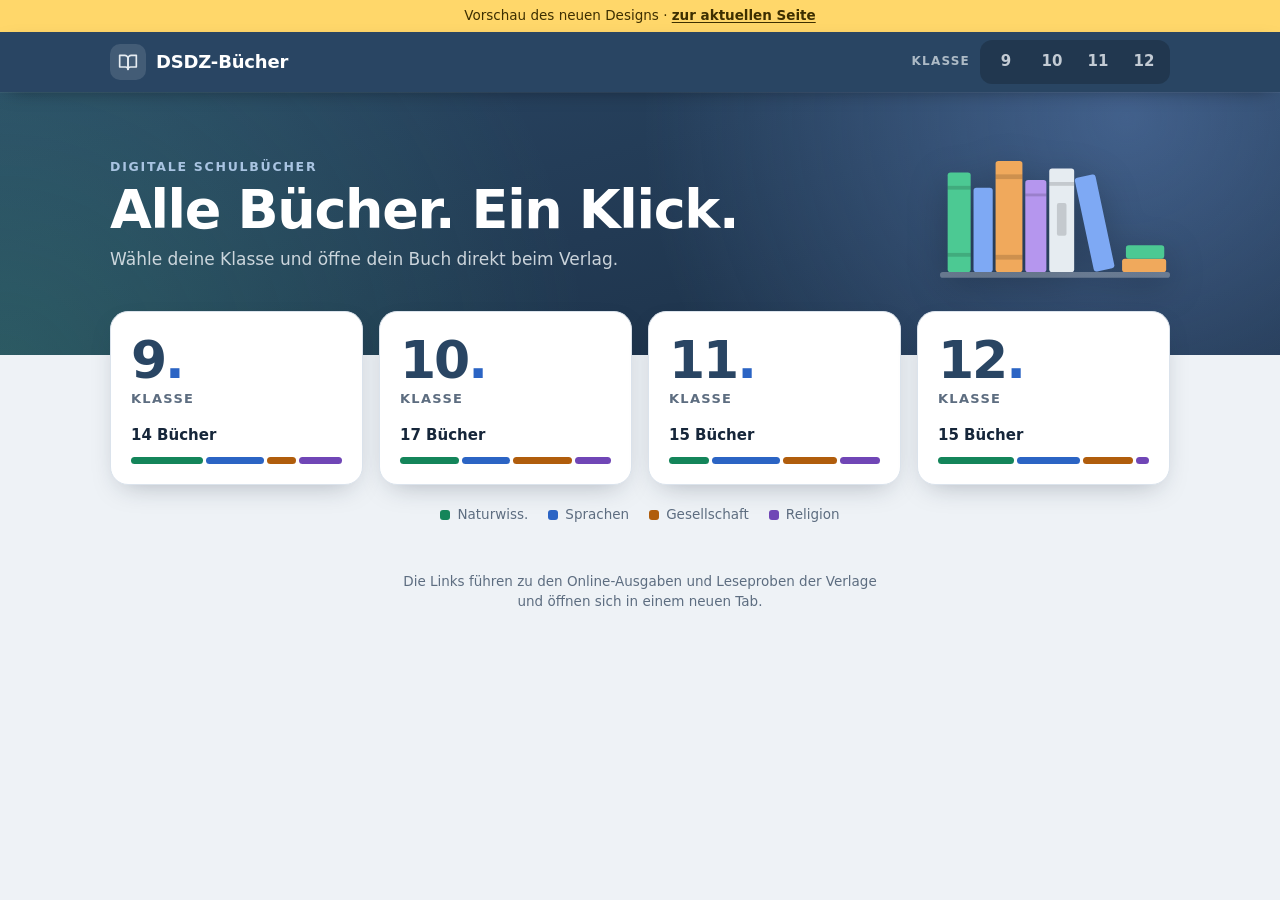
==== neu/index.html @ e07a9499 "Neues Design als Testseite unter /neu Die bestehende Seite bleibt unverändert. Die Testversion zeigt" ====
<!doctype html>
<html lang="de">
  <head>
    <meta charset="UTF-8" />
    <meta name="viewport" content="width=device-width, initial-scale=1.0, viewport-fit=cover" />
    <meta name="description" content="Alle digitalen Schulbücher der Klassen 9 bis 12 auf einen Blick." />
    <meta name="apple-mobile-web-app-capable" content="yes" />
    <meta name="theme-color" content="#294563" />
    <link
      rel="icon"
      href="data:image/svg+xml,%3Csvg xmlns='http://www.w3.org/2000/svg' viewBox='0 0 32 32'%3E%3Crect width='32' height='32' rx='8' fill='%23294563'/%3E%3Cpath d='M6 9h6a4 4 0 0 1 4 4v11a3 3 0 0 0-3-3H6zM26 9h-6a4 4 0 0 0-4 4v11a3 3 0 0 1 3-3h7z' fill='none' stroke='%23e6ecf1' stroke-width='2' stroke-linejoin='round'/%3E%3C/svg%3E"
    />
    <link rel="stylesheet" href="style.css" />
    <title>DSDZ-Bücher</title>
  </head>

  <body>
    <div class="preview-banner">
      Vorschau des neuen Designs · <a href="../">zur aktuellen Seite</a>
    </div>

    <header class="topbar">
      <div class="topbar-inner">
        <button class="brand" id="brand" type="button" aria-label="Zur Klassenübersicht">
          <span class="brand-logo" aria-hidden="true">
            <svg viewBox="0 0 24 24"><path d="M2 4h6a4 4 0 0 1 4 4v13a3 3 0 0 0-3-3H2z" /><path d="M22 4h-6a4 4 0 0 0-4 4v13a3 3 0 0 1 3-3h7z" /></svg>
          </span>
          <span class="brand-name">DSDZ-Bücher</span>
        </button>

        <nav class="grade-switch" aria-label="Klasse wählen">
          <span class="grade-switch-label">Klasse</span>
          <div class="grade-switch-buttons" id="klassen-schalter"></div>
        </nav>
      </div>
    </header>

    <section class="hero">
      <div class="hero-inner">
        <div class="hero-copy">
          <p class="hero-eyebrow" id="hero-eyebrow">Digitale Schulbücher</p>
          <h1 class="hero-title" id="hero-titel">Alle Bücher. Ein Klick.</h1>
          <p class="hero-text" id="hero-text">Wähle deine Klasse und öffne dein Buch direkt beim Verlag.</p>
        </div>

        <svg class="shelf" viewBox="0 0 240 150" aria-hidden="true">
          <rect x="8" y="38" width="24" height="104" rx="3" fill="#4cc993" />
          <rect x="35" y="54" width="20" height="88" rx="3" fill="#7ea9f4" />
          <rect x="58" y="26" width="28" height="116" rx="3" fill="#f0a95c" />
          <rect x="89" y="46" width="22" height="96" rx="3" fill="#b596ee" />
          <rect x="114" y="34" width="26" height="108" rx="3" fill="#e6ecf1" />
          <rect x="161" y="42" width="22" height="100" rx="3" fill="#7ea9f4" transform="rotate(-12 161 142)" />
          <rect x="190" y="128" width="46" height="14" rx="3" fill="#f0a95c" />
          <rect x="194" y="114" width="40" height="14" rx="3" fill="#4cc993" />
          <g fill="#000" opacity="0.14">
            <rect x="8" y="52" width="24" height="4" />
            <rect x="8" y="122" width="24" height="4" />
            <rect x="58" y="40" width="28" height="5" />
            <rect x="58" y="124" width="28" height="5" />
            <rect x="114" y="48" width="26" height="4" />
            <rect x="122" y="70" width="10" height="34" rx="2" />
            <rect x="89" y="60" width="22" height="3" />
          </g>
          <rect x="0" y="142" width="240" height="6" rx="3" fill="#fff" opacity="0.28" />
        </svg>
      </div>
    </section>

    <main class="main">
      <div class="search" id="suche-box" hidden>
        <svg class="search-icon" viewBox="0 0 24 24" aria-hidden="true"><circle cx="11" cy="11" r="7" /><path d="m20 20-3.5-3.5" /></svg>
        <input
          id="suche"
          type="search"
          placeholder="Fach oder Verlag suchen …"
          autocomplete="off"
          spellcheck="false"
          aria-label="Fach oder Verlag suchen"
        />
        <kbd class="search-hint" aria-hidden="true">/</kbd>
      </div>

      <div id="uebersicht" class="grade-cards"></div>
      <div id="inhalt"></div>

      <div class="empty" id="keine-treffer" hidden>
        <p class="empty-title">Nichts gefunden</p>
        <p class="empty-text">Für „<span id="suchbegriff"></span>“ gibt es in dieser Klasse kein Buch.</p>
      </div>
    </main>

    <footer class="footer">
      <p>
        Die Links führen zu den Online-Ausgaben und Leseproben der Verlage und öffnen sich in einem neuen Tab.
      </p>
    </footer>

    <script src="buecher.js"></script>
    <script src="app.js"></script>
  </body>
</html>
---- neu/style.css ----
:root {
  --navy: #294563;
  --navy-deep: #1b2f45;
  --light: #e6ecf1;

  --bg: #eef2f6;
  --surface: #ffffff;
  --surface-2: #f4f7fa;
  --text: #16263a;
  --muted: #5d6d80;
  --border: #dbe3ec;
  --num: #294563;
  --shadow-sm: 0 1px 2px rgba(22, 38, 58, 0.05), 0 1px 3px rgba(22, 38, 58, 0.07);
  --shadow-md: 0 10px 28px -12px rgba(22, 38, 58, 0.35);
  --shadow-lg: 0 18px 40px -16px rgba(22, 38, 58, 0.45);

  /* Fachbereichsfarben */
  --nat: #14855a;
  --nat-soft: #e1f3ea;
  --spr: #2b64c4;
  --spr-soft: #e3ecfb;
  --ges: #b05d0c;
  --ges-soft: #fbeddb;
  --rel: #7046b6;
  --rel-soft: #eee7fa;

  --c: var(--navy);
  --c-soft: var(--surface-2);

  color-scheme: light;
}

@media (prefers-color-scheme: dark) {
  :root {
    --bg: #0e1722;
    --surface: #162231;
    --surface-2: #1c2a3b;
    --text: #e6ecf1;
    --muted: #97a8ba;
    --border: #253548;
    --num: #cfe0f2;
    --shadow-sm: 0 1px 2px rgba(0, 0, 0, 0.3);
    --shadow-md: 0 10px 28px -12px rgba(0, 0, 0, 0.7);
    --shadow-lg: 0 18px 40px -16px rgba(0, 0, 0, 0.8);

    --nat: #4cc993;
    --nat-soft: rgba(76, 201, 147, 0.14);
    --spr: #7ea9f4;
    --spr-soft: rgba(126, 169, 244, 0.15);
    --ges: #f0a95c;
    --ges-soft: rgba(240, 169, 92, 0.15);
    --rel: #b596ee;
    --rel-soft: rgba(181, 150, 238, 0.16);

    color-scheme: dark;
  }
}

.fb-nat { --c: var(--nat); --c-soft: var(--nat-soft); }
.fb-spr { --c: var(--spr); --c-soft: var(--spr-soft); }
.fb-ges { --c: var(--ges); --c-soft: var(--ges-soft); }
.fb-rel { --c: var(--rel); --c-soft: var(--rel-soft); }

*,
*::before,
*::after {
  box-sizing: border-box;
}

[hidden] {
  display: none !important;
}

html {
  -webkit-text-size-adjust: 100%;
}

body {
  margin: 0;
  min-height: 100vh;
  background: var(--bg);
  color: var(--text);
  font-family: system-ui, -apple-system, "Segoe UI", Roboto, "Helvetica Neue", Arial, sans-serif;
  line-height: 1.45;
  overflow-x: hidden;
  -webkit-font-smoothing: antialiased;
}

button {
  font: inherit;
  color: inherit;
  cursor: pointer;
}

a {
  color: inherit;
  text-decoration: none;
}

svg {
  fill: none;
  stroke: currentColor;
  stroke-width: 2;
  stroke-linecap: round;
  stroke-linejoin: round;
}

/* ---------- Vorschau-Hinweis ---------- */

.preview-banner {
  background: #ffd76a;
  color: #3d2f00;
  font-size: 13.5px;
  font-weight: 500;
  text-align: center;
  padding: 6px 16px;
}

.preview-banner a {
  font-weight: 700;
  text-decoration: underline;
  text-underline-offset: 2px;
}

/* ---------- Kopfleiste ---------- */

.topbar {
  position: sticky;
  top: 0;
  z-index: 50;
  background: var(--navy);
  color: #fff;
  box-shadow: 0 1px 0 rgba(255, 255, 255, 0.06), 0 6px 20px -10px rgba(0, 0, 0, 0.5);
}

.topbar-inner {
  max-width: 1100px;
  height: 60px;
  margin: 0 auto;
  padding: 0 20px;
  display: flex;
  align-items: center;
  justify-content: space-between;
  gap: 12px;
}

.brand {
  display: flex;
  align-items: center;
  gap: 10px;
  padding: 4px 6px 4px 0;
  background: none;
  border: 0;
  border-radius: 10px;
  color: #fff;
  font-size: 18px;
  font-weight: 750;
  letter-spacing: -0.01em;
  white-space: nowrap;
  flex: none;
}

.brand-logo {
  display: grid;
  place-items: center;
  width: 36px;
  height: 36px;
  border-radius: 10px;
  background: rgba(255, 255, 255, 0.12);
}

.brand-logo svg {
  width: 20px;
  height: 20px;
  color: var(--light);
}

.grade-switch {
  display: flex;
  align-items: center;
  gap: 10px;
}

.grade-switch-label {
  font-size: 12px;
  font-weight: 600;
  letter-spacing: 0.1em;
  text-transform: uppercase;
  color: rgba(230, 236, 241, 0.7);
}

.grade-switch-buttons {
  display: flex;
  gap: 2px;
  padding: 4px;
  border-radius: 12px;
  background: rgba(0, 0, 0, 0.2);
}

.grade-btn {
  width: 44px;
  height: 36px;
  border: 0;
  border-radius: 9px;
  background: transparent;
  color: rgba(230, 236, 241, 0.82);
  font-size: 15px;
  font-weight: 650;
  font-variant-numeric: tabular-nums;
  transition: background-color 0.15s, color 0.15s;
}

.grade-btn:hover {
  background: rgba(255, 255, 255, 0.1);
  color: #fff;
}

.grade-btn[aria-pressed="true"] {
  background: #fff;
  color: var(--navy);
  box-shadow: 0 2px 6px rgba(0, 0, 0, 0.25);
}

.brand:focus-visible,
.grade-btn:focus-visible {
  outline: 3px solid #8fbaf0;
  outline-offset: 2px;
}

/* ---------- Hero ---------- */

.hero {
  position: relative;
  overflow: hidden;
  color: #fff;
  background:
    radial-gradient(circle at 88% 10%, rgba(126, 169, 244, 0.35), transparent 42%),
    radial-gradient(circle at 0% 110%, rgba(76, 201, 147, 0.22), transparent 45%),
    linear-gradient(165deg, var(--navy) 0%, var(--navy-deep) 100%);
}

.hero-inner {
  max-width: 1100px;
  margin: 0 auto;
  padding: 44px 20px 84px;
  display: flex;
  align-items: flex-end;
  justify-content: space-between;
  gap: 24px;
}

.hero-eyebrow {
  margin: 0;
  font-size: 12.5px;
  font-weight: 650;
  letter-spacing: 0.14em;
  text-transform: uppercase;
  color: #a9c4e2;
}

.hero-title {
  margin: 6px 0 8px;
  font-size: clamp(34px, 6vw, 54px);
  font-weight: 800;
  line-height: 1.05;
  letter-spacing: -0.025em;
}

.hero-text {
  margin: 0;
  max-width: 34em;
  font-size: 17px;
  color: rgba(230, 236, 241, 0.86);
}

.shelf {
  flex: none;
  width: 230px;
  height: auto;
  margin-bottom: -8px;
  stroke: none;
  filter: drop-shadow(0 10px 18px rgba(0, 0, 0, 0.25));
}

/* ---------- Hauptbereich ---------- */

.main {
  position: relative;
  max-width: 1100px;
  margin: 0 auto;
  padding: 0 20px 40px;
}

/* Suche */

.search {
  position: relative;
  z-index: 2;
  margin-top: -30px;
  display: flex;
  align-items: center;
  gap: 12px;
  height: 58px;
  padding: 0 16px 0 18px;
  border: 1px solid var(--border);
  border-radius: 16px;
  background: var(--surface);
  box-shadow: var(--shadow-lg);
  transition: border-color 0.15s, box-shadow 0.15s;
}

.search:focus-within {
  border-color: var(--spr);
  box-shadow: var(--shadow-lg), 0 0 0 4px var(--spr-soft);
}

.search-icon {
  flex: none;
  width: 22px;
  height: 22px;
  color: var(--muted);
}

.search input {
  flex: 1;
  min-width: 0;
  height: 100%;
  border: 0;
  outline: 0;
  background: transparent;
  color: var(--text);
  font: inherit;
  font-size: 17px;
}

.search input::placeholder {
  color: var(--muted);
  opacity: 0.85;
}

.search-hint {
  flex: none;
  display: grid;
  place-items: center;
  min-width: 24px;
  height: 24px;
  border: 1px solid var(--border);
  border-radius: 6px;
  background: var(--surface-2);
  color: var(--muted);
  font: 600 13px/1 ui-monospace, SFMono-Regular, Menlo, monospace;
}

.search:focus-within .search-hint {
  visibility: hidden;
}

@media (hover: none) {
  .search-hint {
    display: none;
  }
}

/* Klassenübersicht */

.grade-cards {
  position: relative;
  z-index: 2;
  margin-top: -44px;
  display: grid;
  grid-template-columns: repeat(4, minmax(0, 1fr));
  gap: 16px;
}

.grade-card {
  display: flex;
  flex-direction: column;
  align-items: flex-start;
  padding: 22px 20px 20px;
  border: 1px solid var(--border);
  border-radius: 18px;
  background: var(--surface);
  box-shadow: var(--shadow-md);
  text-align: left;
  transition: transform 0.18s ease, box-shadow 0.18s ease, border-color 0.18s ease;
}

.grade-card:focus-visible {
  outline: 3px solid var(--spr);
  outline-offset: 3px;
}

.grade-card-num {
  font-size: 52px;
  font-weight: 800;
  line-height: 1;
  letter-spacing: -0.04em;
  color: var(--num);
  font-variant-numeric: tabular-nums;
}

.grade-card-num span {
  color: var(--spr);
}

.grade-card-label {
  margin-top: 4px;
  font-size: 13px;
  font-weight: 650;
  letter-spacing: 0.1em;
  text-transform: uppercase;
  color: var(--muted);
}

.grade-card-count {
  margin-top: 16px;
  font-size: 15px;
  font-weight: 600;
}

.mix {
  display: flex;
  gap: 3px;
  width: 100%;
  height: 7px;
  margin-top: 10px;
}

.mix-seg {
  border-radius: 99px;
  background: var(--c);
}

.legend {
  grid-column: 1 / -1;
  display: flex;
  flex-wrap: wrap;
  justify-content: center;
  gap: 8px 20px;
  margin-top: 4px;
  font-size: 13.5px;
  color: var(--muted);
}

.legend-item {
  display: inline-flex;
  align-items: center;
  gap: 7px;
}

.legend-item i {
  width: 10px;
  height: 10px;
  border-radius: 3px;
  background: var(--c);
}

/* Fachbereiche */

.fachbereich {
  margin-top: 34px;
}

.fb-head {
  display: flex;
  align-items: center;
  gap: 12px;
  margin-bottom: 14px;
}

.fb-icon {
  flex: none;
  display: grid;
  place-items: center;
  width: 38px;
  height: 38px;
  border-radius: 11px;
  background: var(--c-soft);
  color: var(--c);
}

.fb-icon svg {
  width: 20px;
  height: 20px;
}

.fb-title {
  min-width: 0;
  margin: 0;
  font-size: 19px;
  font-weight: 750;
  letter-spacing: -0.01em;
}

.fb-count {
  flex: none;
  padding: 2px 9px;
  border-radius: 99px;
  background: var(--c-soft);
  color: var(--c);
  font-size: 13px;
  font-weight: 700;
  font-variant-numeric: tabular-nums;
}

.tiles {
  display: grid;
  grid-template-columns: repeat(auto-fill, minmax(240px, 1fr));
  gap: 12px;
}

/* Buch-Kacheln */

.tile {
  position: relative;
  display: flex;
  align-items: center;
  gap: 14px;
  padding: 14px 16px 14px 14px;
  border: 1px solid var(--border);
  border-radius: 14px;
  background: var(--surface);
  box-shadow: var(--shadow-sm);
  animation: einblenden 0.35s ease both;
  animation-delay: calc(var(--i, 0) * 22ms);
  transition: transform 0.16s ease, box-shadow 0.16s ease, border-color 0.16s ease;
}

@media (hover: hover) {
  a.tile:hover {
    transform: translateY(-2px);
    border-color: var(--c);
    box-shadow: var(--shadow-md);
  }

  a.tile:hover .tile-arrow {
    color: var(--c);
    transform: translate(2px, -2px);
  }

  .grade-card:hover {
    transform: translateY(-3px);
    box-shadow: var(--shadow-lg);
    border-color: color-mix(in srgb, var(--num) 35%, var(--border));
  }
}

a.tile:active {
  transform: translateY(0);
}

a.tile:focus-visible {
  outline: 3px solid var(--c);
  outline-offset: 2px;
}

.tile-badge {
  flex: none;
  display: grid;
  place-items: center;
  width: 48px;
  height: 48px;
  border-radius: 12px;
  background: var(--c-soft);
  color: var(--c);
  font-size: 16px;
  font-weight: 800;
  letter-spacing: -0.02em;
}

.tile-text {
  flex: 1;
  min-width: 0;
  display: grid;
  gap: 1px;
}

.tile-name {
  font-size: 16px;
  font-weight: 650;
  line-height: 1.25;
  overflow-wrap: anywhere;
}

.tag {
  display: inline-block;
  margin-left: 4px;
  padding: 1px 7px;
  border-radius: 99px;
  border: 1px solid var(--border);
  background: var(--surface-2);
  color: var(--muted);
  font-size: 11.5px;
  font-weight: 600;
  vertical-align: 2px;
  white-space: nowrap;
}

.tile-meta {
  display: flex;
  align-items: center;
  gap: 5px;
  font-size: 13.5px;
  color: var(--muted);
}

.meta-icon {
  width: 14px;
  height: 14px;
}

.tile-arrow {
  flex: none;
  width: 18px;
  height: 18px;
  color: var(--muted);
  transition: transform 0.16s ease, color 0.16s ease;
}

.tile.is-missing {
  border-style: dashed;
  background: transparent;
  box-shadow: none;
}

.tile.is-missing .tile-badge {
  opacity: 0.55;
}

.tile.is-missing .tile-name {
  color: var(--muted);
}

@keyframes einblenden {
  from {
    opacity: 0;
    transform: translateY(6px);
  }
}

/* Leere Suche */

.empty {
  padding: 56px 20px 24px;
  text-align: center;
}

.empty-title {
  margin: 0 0 4px;
  font-size: 19px;
  font-weight: 700;
}

.empty-text {
  margin: 0;
  color: var(--muted);
}

/* Fußzeile */

.footer {
  max-width: 1100px;
  margin: 0 auto;
  padding: 8px 20px 40px;
  text-align: center;
  font-size: 13.5px;
  color: var(--muted);
}

.footer p {
  max-width: 36em;
  margin: 0 auto;
}

/* ---------- Kleine Bildschirme ---------- */

@media (max-width: 860px) {
  .grade-cards {
    grid-template-columns: repeat(2, minmax(0, 1fr));
  }
}

@media (max-width: 640px) {
  .shelf {
    display: none;
  }

  .topbar-inner {
    height: 56px;
    padding: 0 14px;
  }

  .grade-switch-label,
  .search-hint {
    display: none;
  }

  .grade-btn {
    width: 42px;
  }

  .hero-inner {
    padding: 30px 16px 72px;
  }

  .hero-text {
    font-size: 16px;
  }

  .main {
    padding: 0 14px 32px;
  }

  .grade-cards {
    gap: 12px;
  }

  .grade-card {
    padding: 18px 16px 16px;
  }

  .grade-card-num {
    font-size: 44px;
  }

  .fachbereich {
    margin-top: 28px;
  }

  .tiles {
    grid-template-columns: 1fr;
    gap: 10px;
  }

  .tile {
    padding: 12px 14px 12px 12px;
  }

  .tile-badge {
    width: 44px;
    height: 44px;
    font-size: 15px;
  }
}

@media (max-width: 370px) {
  .brand-name {
    display: none;
  }
}

@media (prefers-reduced-motion: reduce) {
  *,
  *::before,
  *::after {
    animation: none !important;
    transition: none !important;
  }
}
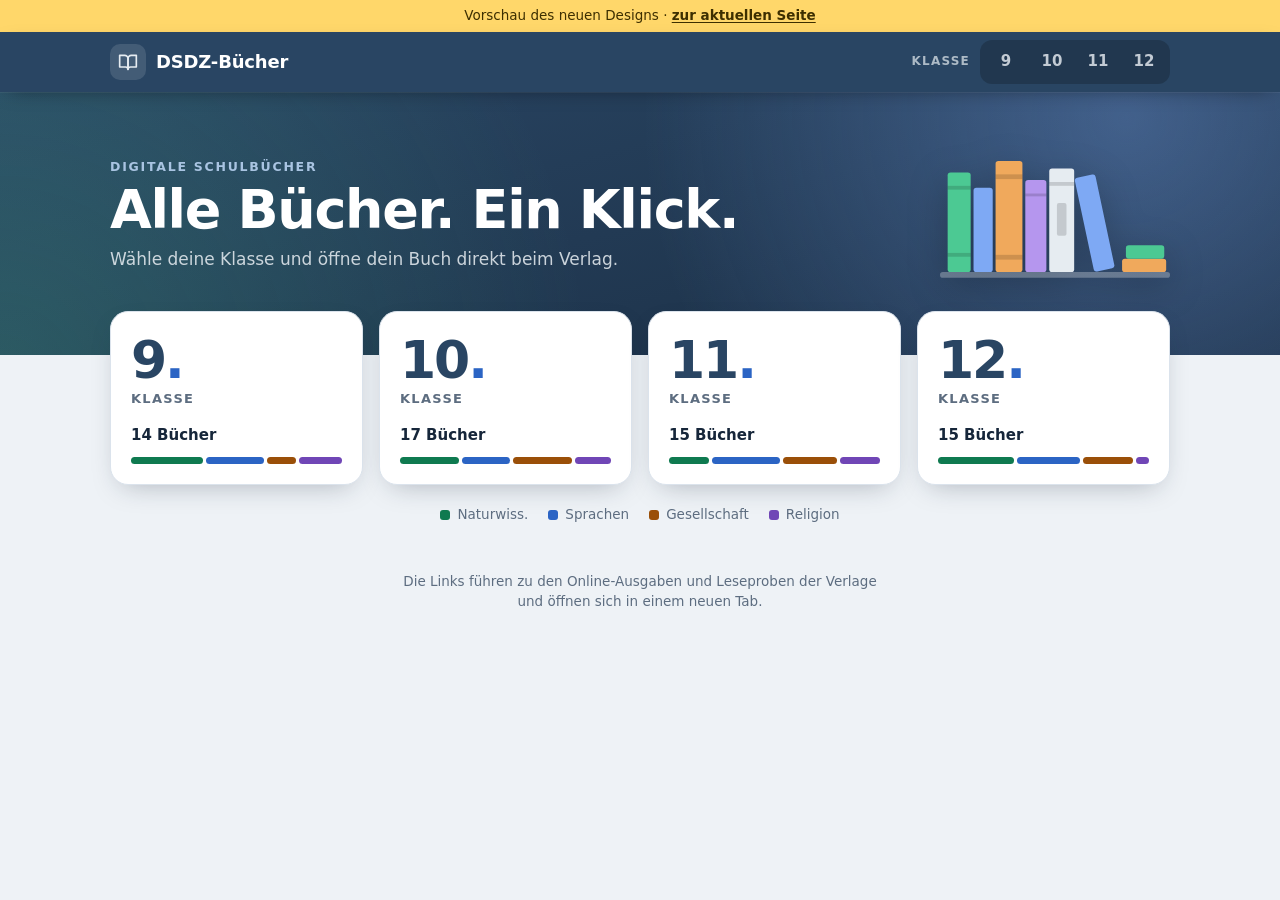
==== commit 626498e8: "Testseite: Funde aus dem Review behoben - Kopfleiste passt auf 360–391 px breite Handys (Klassenscha" ====
--- a/neu/index.html
+++ b/neu/index.html
@@ -2,7 +2,7 @@
 <html lang="de">
   <head>
     <meta charset="UTF-8" />
-    <meta name="viewport" content="width=device-width, initial-scale=1.0, viewport-fit=cover" />
+    <meta name="viewport" content="width=device-width, initial-scale=1.0" />
     <meta name="description" content="Alle digitalen Schulbücher der Klassen 9 bis 12 auf einen Blick." />
     <meta name="apple-mobile-web-app-capable" content="yes" />
     <meta name="theme-color" content="#294563" />
@@ -21,7 +21,7 @@
 
     <header class="topbar">
       <div class="topbar-inner">
-        <button class="brand" id="brand" type="button" aria-label="Zur Klassenübersicht">
+        <button class="brand" id="brand" type="button" aria-label="DSDZ-Bücher – zur Klassenübersicht">
           <span class="brand-logo" aria-hidden="true">
             <svg viewBox="0 0 24 24"><path d="M2 4h6a4 4 0 0 1 4 4v13a3 3 0 0 0-3-3H2z" /><path d="M22 4h-6a4 4 0 0 0-4 4v13a3 3 0 0 1 3-3h7z" /></svg>
           </span>
@@ -75,6 +75,7 @@
           placeholder="Fach oder Verlag suchen …"
           autocomplete="off"
           spellcheck="false"
+          enterkeyhint="search"
           aria-label="Fach oder Verlag suchen"
         />
         <kbd class="search-hint" aria-hidden="true">/</kbd>
@@ -83,9 +84,11 @@
       <div id="uebersicht" class="grade-cards"></div>
       <div id="inhalt"></div>
 
-      <div class="empty" id="keine-treffer" hidden>
-        <p class="empty-title">Nichts gefunden</p>
-        <p class="empty-text">Für „<span id="suchbegriff"></span>“ gibt es in dieser Klasse kein Buch.</p>
+      <div role="status">
+        <div class="empty" id="keine-treffer" hidden>
+          <p class="empty-title">Nichts gefunden</p>
+          <p class="empty-text">Für „<span id="suchbegriff"></span>“ gibt es in dieser Klasse kein Buch.</p>
+        </div>
       </div>
     </main>
 
--- a/neu/style.css
+++ b/neu/style.css
@@ -15,11 +15,11 @@
   --shadow-lg: 0 18px 40px -16px rgba(22, 38, 58, 0.45);
 
   /* Fachbereichsfarben */
-  --nat: #14855a;
+  --nat: #0f7a50;
   --nat-soft: #e1f3ea;
   --spr: #2b64c4;
   --spr-soft: #e3ecfb;
-  --ges: #b05d0c;
+  --ges: #9a4f08;
   --ges-soft: #fbeddb;
   --rel: #7046b6;
   --rel-soft: #eee7fa;
@@ -73,6 +73,7 @@
 
 html {
   -webkit-text-size-adjust: 100%;
+  scroll-padding-top: 72px;
 }
 
 body {
@@ -135,13 +136,14 @@
 
 .topbar-inner {
   max-width: 1100px;
-  height: 60px;
+  min-height: 60px;
   margin: 0 auto;
   padding: 0 20px;
   display: flex;
+  flex-wrap: wrap;
   align-items: center;
   justify-content: space-between;
-  gap: 12px;
+  gap: 4px 12px;
 }
 
 .brand {
@@ -219,6 +221,8 @@
   background: #fff;
   color: var(--navy);
   box-shadow: 0 2px 6px rgba(0, 0, 0, 0.25);
+  outline: 2px solid transparent;
+  outline-offset: -2px;
 }
 
 .brand:focus-visible,
@@ -335,7 +339,7 @@
 
 .search input::placeholder {
   color: var(--muted);
-  opacity: 0.85;
+  opacity: 1;
 }
 
 .search-hint {
@@ -486,6 +490,7 @@
 
 .fb-title {
   min-width: 0;
+  overflow-wrap: anywhere;
   margin: 0;
   font-size: 19px;
   font-weight: 750;
@@ -686,8 +691,20 @@
   }
 
   .topbar-inner {
-    height: 56px;
+    min-height: 56px;
     padding: 0 14px;
+    gap: 4px 8px;
+  }
+
+  .brand {
+    gap: 8px;
+    padding-right: 0;
+    font-size: 16px;
+  }
+
+  .brand-logo {
+    width: 34px;
+    height: 34px;
   }
 
   .grade-switch-label,
@@ -696,7 +713,7 @@
   }
 
   .grade-btn {
-    width: 42px;
+    width: 38px;
   }
 
   .hero-inner {
@@ -743,7 +760,7 @@
   }
 }
 
-@media (max-width: 370px) {
+@media (max-width: 359px) {
   .brand-name {
     display: none;
   }
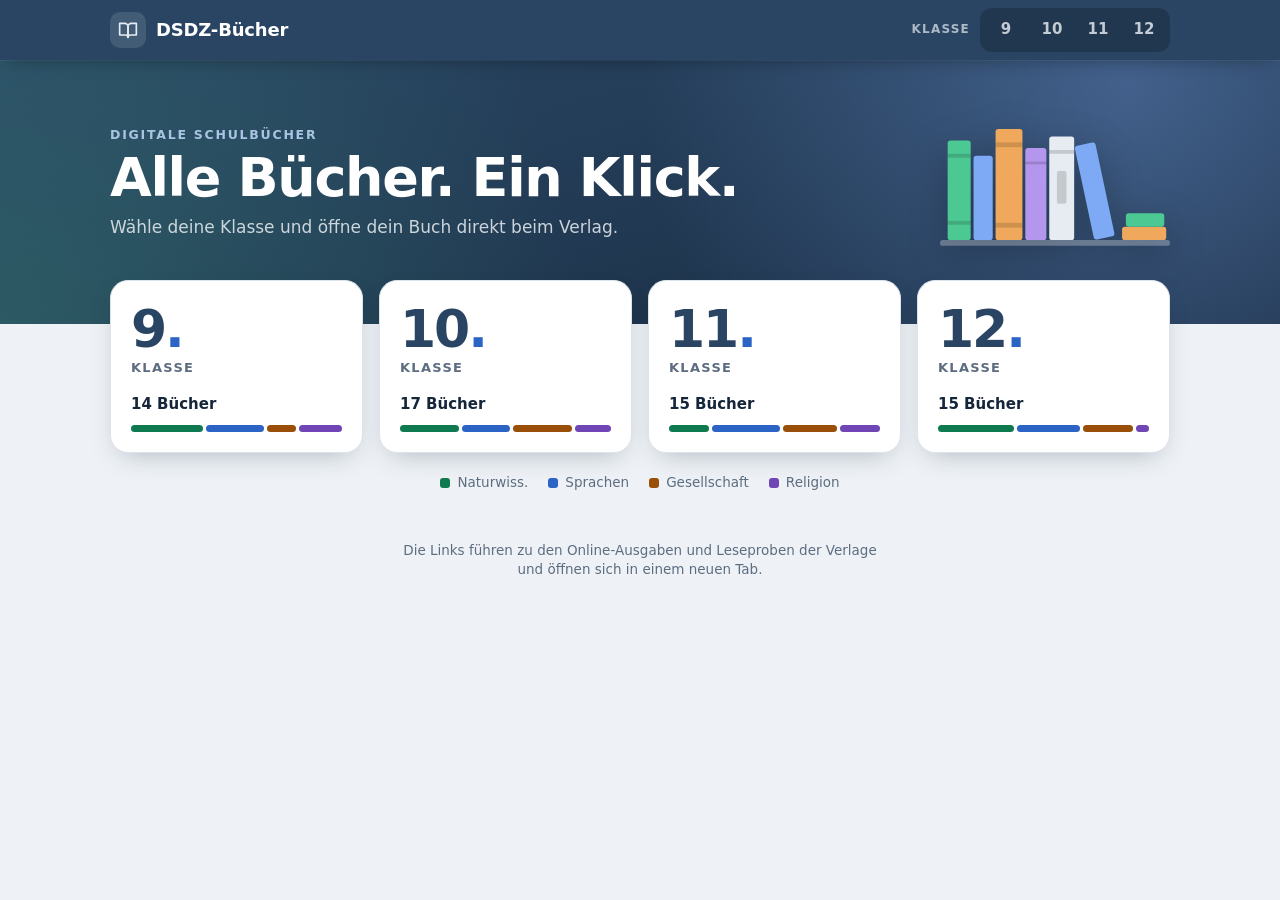
==== commit b46af92f: "Neues Design ersetzt die alte Seite - index.html, style.css: neues Design aus /neu, ohne Vorschau-Ba" ====
--- a/neu/index.html
+++ b/neu/index.html
@@ -2,103 +2,11 @@
 <html lang="de">
   <head>
     <meta charset="UTF-8" />
-    <meta name="viewport" content="width=device-width, initial-scale=1.0" />
-    <meta name="description" content="Alle digitalen Schulbücher der Klassen 9 bis 12 auf einen Blick." />
-    <meta name="apple-mobile-web-app-capable" content="yes" />
-    <meta name="theme-color" content="#294563" />
-    <link
-      rel="icon"
-      href="data:image/svg+xml,%3Csvg xmlns='http://www.w3.org/2000/svg' viewBox='0 0 32 32'%3E%3Crect width='32' height='32' rx='8' fill='%23294563'/%3E%3Cpath d='M6 9h6a4 4 0 0 1 4 4v11a3 3 0 0 0-3-3H6zM26 9h-6a4 4 0 0 0-4 4v11a3 3 0 0 1 3-3h7z' fill='none' stroke='%23e6ecf1' stroke-width='2' stroke-linejoin='round'/%3E%3C/svg%3E"
-    />
-    <link rel="stylesheet" href="style.css" />
+    <meta http-equiv="refresh" content="0; url=../" />
     <title>DSDZ-Bücher</title>
+    <script>location.replace("../" + location.hash);</script>
   </head>
-
   <body>
-    <div class="preview-banner">
-      Vorschau des neuen Designs · <a href="../">zur aktuellen Seite</a>
-    </div>
-
-    <header class="topbar">
-      <div class="topbar-inner">
-        <button class="brand" id="brand" type="button" aria-label="DSDZ-Bücher – zur Klassenübersicht">
-          <span class="brand-logo" aria-hidden="true">
-            <svg viewBox="0 0 24 24"><path d="M2 4h6a4 4 0 0 1 4 4v13a3 3 0 0 0-3-3H2z" /><path d="M22 4h-6a4 4 0 0 0-4 4v13a3 3 0 0 1 3-3h7z" /></svg>
-          </span>
-          <span class="brand-name">DSDZ-Bücher</span>
-        </button>
-
-        <nav class="grade-switch" aria-label="Klasse wählen">
-          <span class="grade-switch-label">Klasse</span>
-          <div class="grade-switch-buttons" id="klassen-schalter"></div>
-        </nav>
-      </div>
-    </header>
-
-    <section class="hero">
-      <div class="hero-inner">
-        <div class="hero-copy">
-          <p class="hero-eyebrow" id="hero-eyebrow">Digitale Schulbücher</p>
-          <h1 class="hero-title" id="hero-titel">Alle Bücher. Ein Klick.</h1>
-          <p class="hero-text" id="hero-text">Wähle deine Klasse und öffne dein Buch direkt beim Verlag.</p>
-        </div>
-
-        <svg class="shelf" viewBox="0 0 240 150" aria-hidden="true">
-          <rect x="8" y="38" width="24" height="104" rx="3" fill="#4cc993" />
-          <rect x="35" y="54" width="20" height="88" rx="3" fill="#7ea9f4" />
-          <rect x="58" y="26" width="28" height="116" rx="3" fill="#f0a95c" />
-          <rect x="89" y="46" width="22" height="96" rx="3" fill="#b596ee" />
-          <rect x="114" y="34" width="26" height="108" rx="3" fill="#e6ecf1" />
-          <rect x="161" y="42" width="22" height="100" rx="3" fill="#7ea9f4" transform="rotate(-12 161 142)" />
-          <rect x="190" y="128" width="46" height="14" rx="3" fill="#f0a95c" />
-          <rect x="194" y="114" width="40" height="14" rx="3" fill="#4cc993" />
-          <g fill="#000" opacity="0.14">
-            <rect x="8" y="52" width="24" height="4" />
-            <rect x="8" y="122" width="24" height="4" />
-            <rect x="58" y="40" width="28" height="5" />
-            <rect x="58" y="124" width="28" height="5" />
-            <rect x="114" y="48" width="26" height="4" />
-            <rect x="122" y="70" width="10" height="34" rx="2" />
-            <rect x="89" y="60" width="22" height="3" />
-          </g>
-          <rect x="0" y="142" width="240" height="6" rx="3" fill="#fff" opacity="0.28" />
-        </svg>
-      </div>
-    </section>
-
-    <main class="main">
-      <div class="search" id="suche-box" hidden>
-        <svg class="search-icon" viewBox="0 0 24 24" aria-hidden="true"><circle cx="11" cy="11" r="7" /><path d="m20 20-3.5-3.5" /></svg>
-        <input
-          id="suche"
-          type="search"
-          placeholder="Fach oder Verlag suchen …"
-          autocomplete="off"
-          spellcheck="false"
-          enterkeyhint="search"
-          aria-label="Fach oder Verlag suchen"
-        />
-        <kbd class="search-hint" aria-hidden="true">/</kbd>
-      </div>
-
-      <div id="uebersicht" class="grade-cards"></div>
-      <div id="inhalt"></div>
-
-      <div role="status">
-        <div class="empty" id="keine-treffer" hidden>
-          <p class="empty-title">Nichts gefunden</p>
-          <p class="empty-text">Für „<span id="suchbegriff"></span>“ gibt es in dieser Klasse kein Buch.</p>
-        </div>
-      </div>
-    </main>
-
-    <footer class="footer">
-      <p>
-        Die Links führen zu den Online-Ausgaben und Leseproben der Verlage und öffnen sich in einem neuen Tab.
-      </p>
-    </footer>
-
-    <script src="buecher.js"></script>
-    <script src="app.js"></script>
+    <p>Die Testseite ist jetzt die Hauptseite: <a href="../">DSDZ-Bücher</a></p>
   </body>
 </html>
